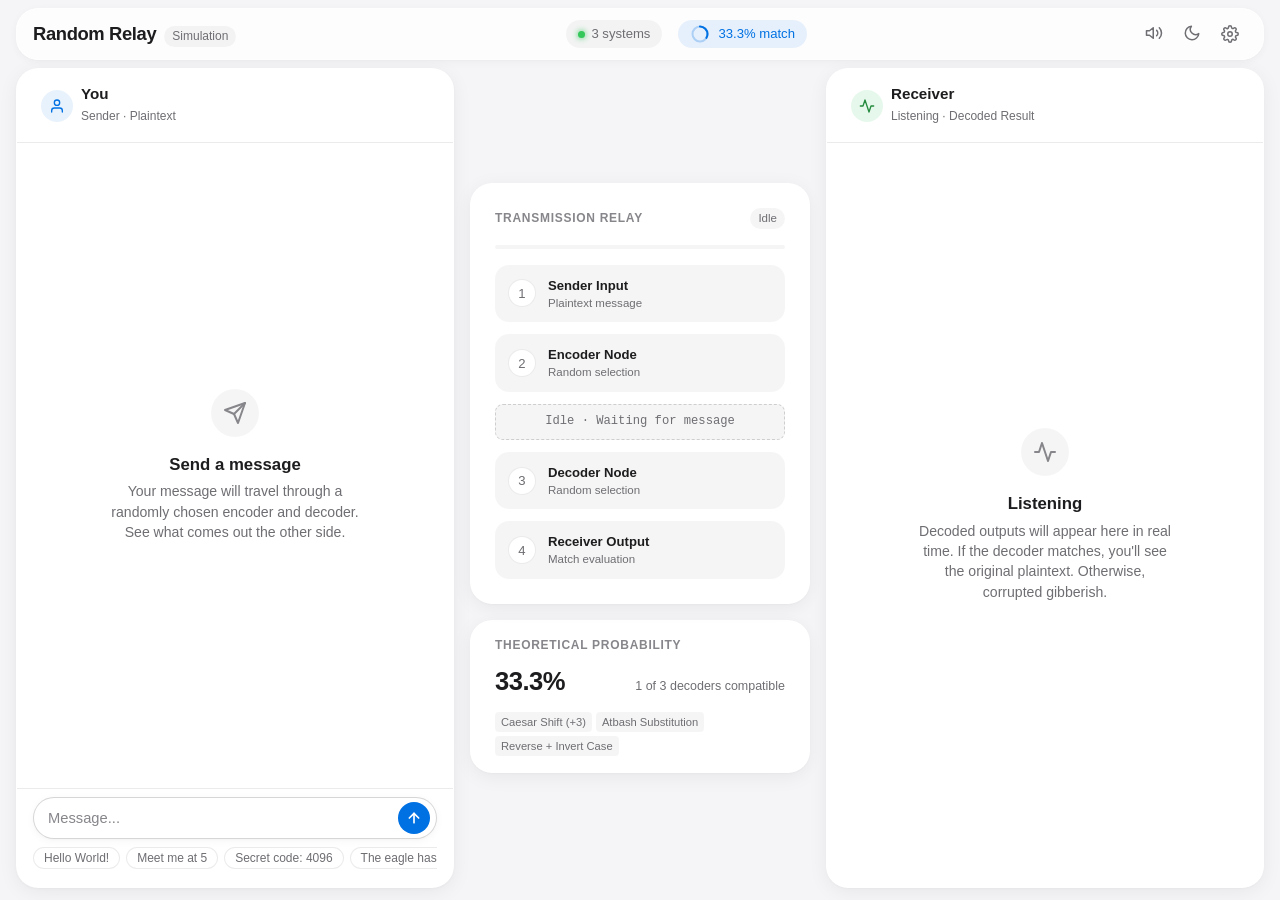
==== develop/index.html @ ca72590d "iteration 2" ====
<!DOCTYPE html>
<html lang="en">
<head>
  <meta charset="UTF-8">
  <meta name="viewport" content="width=device-width, initial-scale=1.0">
  <title>Random Relay · Encoder / Decoder Messaging Simulator</title>
  <meta name="description" content="An Apple-inspired simulation demonstrating message transmission through randomly chosen paired encoders and decoders.">
  <link rel="stylesheet" href="css/styles.css">
  <link rel="icon" href="data:image/svg+xml,<svg xmlns=%22http://www.w3.org/2000/svg%22 viewBox=%220 0 100 100%22><text y=%22.9em%22 font-size=%2290%22>📡</text></svg>">
</head>
<body>
  <div class="app-shell">
    <!-- Header -->
    <header class="app-header">
      <div class="brand-section">
        <h1 class="brand-title">Random Relay</h1>
        <span class="brand-badge">Simulation</span>
      </div>

      <div class="header-meta">
        <div class="status-pill">
          <span class="status-dot"></span>
          <span id="activeSystemsCount">3 systems</span>
        </div>

        <div class="probability-badge" id="probBadge" title="Theoretical match chance = 1 / N">
          <!-- Circular SVG Progress Ring -->
          <svg class="prob-ring" width="20" height="20" viewBox="0 0 24 24">
            <circle cx="12" cy="12" r="9" fill="none" stroke="currentColor" stroke-width="2.5" opacity="0.25"/>
            <circle id="probRingCircle" cx="12" cy="12" r="9" fill="none" stroke="currentColor" stroke-width="2.5"
              stroke-linecap="round"
              style="transform: rotate(-90deg); transform-origin: 50% 50%; stroke-dasharray: 56.5; stroke-dashoffset: 37.7; transition: stroke-dashoffset 0.3s ease;"/>
          </svg>
          <span id="probText">33.3% match</span>
        </div>
      </div>

      <div class="header-actions">
        <!-- Sound Toggle -->
        <button class="icon-button" id="soundToggleHeaderBtn" title="Toggle Sound" aria-label="Toggle sound effects">
          <span id="soundHeaderIcon">
            <svg width="18" height="18" viewBox="0 0 24 24" fill="none" stroke="currentColor" stroke-width="2" stroke-linecap="round" stroke-linejoin="round">
              <polygon points="11 5 6 9 2 9 2 15 6 15 11 19 11 5"/>
              <path d="M19.07 4.93a10 10 0 0 1 0 14.14M15.54 8.46a5 5 0 0 1 0 7.07"/>
            </svg>
          </span>
        </button>

        <!-- Theme Toggle -->
        <button class="icon-button" id="themeToggleBtn" title="Toggle Appearance" aria-label="Toggle dark/light mode">
          <span id="themeIcon">
            <svg width="18" height="18" viewBox="0 0 24 24" fill="none" stroke="currentColor" stroke-width="2" stroke-linecap="round" stroke-linejoin="round">
              <path d="M21 12.79A9 9 0 1 1 11.21 3 7 7 0 0 0 21 12.79z"/>
            </svg>
          </span>
        </button>

        <!-- Settings Modal Trigger -->
        <button class="icon-button" id="openSettingsBtn" title="Simulation Settings" aria-label="Open simulation settings">
          <svg width="18" height="18" viewBox="0 0 24 24" fill="none" stroke="currentColor" stroke-width="2" stroke-linecap="round" stroke-linejoin="round">
            <circle cx="12" cy="12" r="3"/>
            <path d="M19.4 15a1.65 1.65 0 0 0 .33 1.82l.06.06a2 2 0 0 1 0 2.83 2 2 0 0 1-2.83 0l-.06-.06a1.65 1.65 0 0 0-1.82-.33 1.65 1.65 0 0 0-1 1.51V21a2 2 0 0 1-2 2 2 2 0 0 1-2-2v-.09A1.65 1.65 0 0 0 9 19.4a1.65 1.65 0 0 0-1.82.33l-.06.06a2 2 0 0 1-2.83 0 2 2 0 0 1 0-2.83l.06-.06a1.65 1.65 0 0 0 .33-1.82 1.65 1.65 0 0 0-1.51-1H3a2 2 0 0 1-2-2 2 2 0 0 1 2-2h.09A1.65 1.65 0 0 0 4.6 9a1.65 1.65 0 0 0-.33-1.82l-.06-.06a2 2 0 0 1 0-2.83 2 2 0 0 1 2.83 0l.06.06a1.65 1.65 0 0 0 1.82.33H9a1.65 1.65 0 0 0 1-1.51V3a2 2 0 0 1 2-2 2 2 0 0 1 2 2v.09a1.65 1.65 0 0 0 1 1.51 1.65 1.65 0 0 0 1.82-.33l.06-.06a2 2 0 0 1 2.83 0 2 2 0 0 1 0 2.83l-.06.06a1.65 1.65 0 0 0-.33 1.82V9a1.65 1.65 0 0 0 1.51 1H21a2 2 0 0 1 2 2 2 2 0 0 1-2 2h-.09a1.65 1.65 0 0 0-1.51 1z"/>
          </svg>
        </button>
      </div>
    </header>

    <!-- Main Workspace Grid -->
    <main class="workspace-container">
      <!-- SENDER PANEL -->
      <section class="conversation-panel sender-panel" aria-label="Sender Panel">
        <div class="panel-header">
          <div class="panel-identity">
            <div class="panel-avatar avatar-sender">
              <svg width="16" height="16" viewBox="0 0 24 24" fill="none" stroke="currentColor" stroke-width="2" stroke-linecap="round" stroke-linejoin="round">
                <path d="M20 21v-2a4 4 0 0 0-4-4H8a4 4 0 0 0-4 4v2"/>
                <circle cx="12" cy="7" r="4"/>
              </svg>
            </div>
            <div class="panel-title-group">
              <h2>You</h2>
              <span class="panel-subtitle">Sender · Plaintext</span>
            </div>
          </div>
        </div>

        <div class="messages-stream" id="senderStream">
          <!-- Empty State -->
          <div class="empty-state" id="senderEmpty">
            <div class="empty-state-icon">
              <svg width="24" height="24" viewBox="0 0 24 24" fill="none" stroke="currentColor" stroke-width="2" stroke-linecap="round" stroke-linejoin="round">
                <line x1="22" y1="2" x2="11" y2="13"/>
                <polygon points="22 2 15 22 11 13 2 9 22 2"/>
              </svg>
            </div>
            <h3 class="empty-state-title">Send a message</h3>
            <p class="empty-state-desc">
              Your message will travel through a randomly chosen encoder and decoder. See what comes out the other side.
            </p>
          </div>
        </div>

        <!-- Message Composer -->
        <div class="composer-section">
          <form class="composer-form" id="composerForm" autocomplete="off">
            <input
              type="text"
              id="messageInput"
              class="composer-input"
              placeholder="Message..."
              maxlength="200"
              aria-label="Message text to encode and transmit"
            >
            <button type="submit" id="sendBtn" class="send-button" title="Send Message" aria-label="Send message">
              <svg width="16" height="16" viewBox="0 0 24 24" fill="none" stroke="currentColor" stroke-width="2.5" stroke-linecap="round" stroke-linejoin="round">
                <line x1="12" y1="19" x2="12" y2="5"/>
                <polyline points="5 12 12 5 19 12"/>
              </svg>
            </button>
          </form>

          <!-- Quick Test Suggestions -->
          <div class="quick-prompts" aria-label="Quick test prompts">
            <button type="button" class="chip-btn" data-sample="Hello World!">Hello World!</button>
            <button type="button" class="chip-btn" data-sample="Meet me at 5">Meet me at 5</button>
            <button type="button" class="chip-btn" data-sample="Secret code: 4096">Secret code: 4096</button>
            <button type="button" class="chip-btn" data-sample="The eagle has landed">The eagle has landed</button>
          </div>
        </div>
      </section>

      <!-- CENTRAL TRANSMISSION RELAY -->
      <section class="transmission-column" aria-label="Transmission Relay Simulation">
        <div class="transmission-card traveling-track">
          <div class="card-title-bar">
            <span class="card-label">Transmission Relay</span>
            <span class="relay-status-pill" id="relayStatusPill">Idle</span>
          </div>

          <!-- Timeline progress bar -->
          <div class="timeline-bar">
            <div class="timeline-fill" id="timelineFill"></div>
          </div>

          <!-- Traveling Payload Particle -->
          <div class="traveling-payload" id="travelingPayload"></div>

          <!-- Relay Flow Nodes -->
          <div class="relay-nodes">
            <div class="relay-node" id="nodeSender">
              <div class="node-icon">1</div>
              <div class="node-info">
                <div class="node-name">Sender Input</div>
                <div class="node-desc">Plaintext message</div>
              </div>
            </div>

            <div class="relay-node" id="nodeEncoder">
              <div class="node-icon">2</div>
              <div class="node-info">
                <div class="node-name" id="nodeEncoderName">Encoder Node</div>
                <div class="node-desc" id="nodeEncoderDesc">Random selection</div>
              </div>
            </div>

            <!-- Traveling payload preview -->
            <div class="payload-stream-box" id="payloadStreamBox">
              Idle · Waiting for message
            </div>

            <div class="relay-node" id="nodeDecoder">
              <div class="node-icon">3</div>
              <div class="node-info">
                <div class="node-name" id="nodeDecoderName">Decoder Node</div>
                <div class="node-desc" id="nodeDecoderDesc">Random selection</div>
              </div>
            </div>

            <div class="relay-node" id="nodeReceiver">
              <div class="node-icon">4</div>
              <div class="node-info">
                <div class="node-name">Receiver Output</div>
                <div class="node-desc">Match evaluation</div>
              </div>
            </div>
          </div>
        </div>

        <!-- System Stats Card -->
        <div class="stats-card">
          <div class="stats-header">Theoretical Probability</div>
          <div class="probability-display">
            <span class="probability-big" id="statProbBig">33.3%</span>
            <span class="probability-subtext" id="statProbSub">1 of 3 decoders compatible</span>
          </div>
          <div class="systems-chips-grid" id="systemsChipsList"></div>
        </div>
      </section>

      <!-- RECEIVER PANEL -->
      <section class="conversation-panel receiver-panel" aria-label="Receiver Panel">
        <div class="panel-header">
          <div class="panel-identity">
            <div class="panel-avatar avatar-receiver">
              <svg width="16" height="16" viewBox="0 0 24 24" fill="none" stroke="currentColor" stroke-width="2" stroke-linecap="round" stroke-linejoin="round">
                <path d="M22 12h-4l-3 9L9 3l-3 9H2"/>
              </svg>
            </div>
            <div class="panel-title-group">
              <h2>Receiver</h2>
              <span class="panel-subtitle">Listening · Decoded Result</span>
            </div>
          </div>
        </div>

        <div class="messages-stream" id="receiverStream">
          <!-- Empty State -->
          <div class="empty-state" id="receiverEmpty">
            <div class="empty-state-icon">
              <svg width="24" height="24" viewBox="0 0 24 24" fill="none" stroke="currentColor" stroke-width="2" stroke-linecap="round" stroke-linejoin="round">
                <polyline points="22 12 18 12 15 21 9 3 6 12 2 12"/>
              </svg>
            </div>
            <h3 class="empty-state-title">Listening</h3>
            <p class="empty-state-desc">
              Decoded outputs will appear here in real time. If the decoder matches, you'll see the original plaintext. Otherwise, corrupted gibberish.
            </p>
          </div>
        </div>
      </section>
    </main>
  </div>

  <!-- Settings Modal / Sheet -->
  <div class="modal-overlay" id="settingsModal" aria-hidden="true" role="dialog" aria-modal="true">
    <div class="settings-sheet">
      <div class="modal-header">
        <h2 class="modal-title">Simulation Settings</h2>
        <button class="icon-button" id="closeSettingsBtn" title="Close" aria-label="Close settings">
          <svg width="18" height="18" viewBox="0 0 24 24" fill="none" stroke="currentColor" stroke-width="2" stroke-linecap="round" stroke-linejoin="round">
            <line x1="18" y1="6" x2="6" y2="18"/>
            <line x1="6" y1="6" x2="18" y2="18"/>
          </svg>
        </button>
      </div>

      <!-- Systems Count Stepper -->
      <div class="form-group">
        <label class="form-label">Encoder / Decoder Systems</label>
        <span class="form-caption">Choose between 1 and 10 paired reversible systems</span>
        <div class="stepper-container">
          <button class="stepper-btn" id="stepperMinus" aria-label="Decrease systems">−</button>
          <span class="stepper-value" id="stepperVal">3</span>
          <button class="stepper-btn" id="stepperPlus" aria-label="Increase systems">+</button>
        </div>
      </div>

      <!-- Presets -->
      <div class="form-group">
        <label class="form-label">Presets</label>
        <div class="segmented-control" role="group" aria-label="Presets">
          <button type="button" class="segment-btn active" data-preset="3">3 Systems (33.3%)</button>
          <button type="button" class="segment-btn" data-preset="5">5 Systems (20%)</button>
          <button type="button" class="segment-btn" data-preset="10">10 Systems (10%)</button>
        </div>
      </div>

      <!-- Speed Selector -->
      <div class="form-group">
        <label class="form-label" for="speedSelect">Simulation Speed</label>
        <select id="speedSelect" class="composer-form" style="padding: 8px 12px; cursor: pointer;">
          <option value="normal">Normal (1.1s realistic relay)</option>
          <option value="fast">Fast (0.55s)</option>
          <option value="instant">Instant (0s · reduced motion)</option>
        </select>
      </div>

      <!-- Behavior Toggles (Section 20 of design.md) -->
      <div class="form-group">
        <label class="form-label">Simulation Behavior</label>

        <label class="checkbox-row" for="chkAutoExpand">
          <div class="checkbox-label-group">
            <span class="checkbox-title">Show transmission details</span>
            <span class="checkbox-desc">Auto-expand payload inspection on delivery</span>
          </div>
          <div class="toggle-switch">
            <input type="checkbox" id="chkAutoExpand">
            <span class="toggle-slider"></span>
          </div>
        </label>

        <label class="checkbox-row" for="chkAnimateResolve">
          <div class="checkbox-label-group">
            <span class="checkbox-title">Animate decoding</span>
            <span class="checkbox-desc">Scramble text resolution on receiver delivery</span>
          </div>
          <div class="toggle-switch">
            <input type="checkbox" id="chkAnimateResolve" checked>
            <span class="toggle-slider"></span>
          </div>
        </label>

        <label class="checkbox-row" for="chkSound">
          <div class="checkbox-label-group">
            <span class="checkbox-title">Sound effects</span>
            <span class="checkbox-desc">Subtle Apple-style synthesized clicks and chimes</span>
          </div>
          <div class="toggle-switch">
            <input type="checkbox" id="chkSound" checked>
            <span class="toggle-slider"></span>
          </div>
        </label>
      </div>

      <!-- Active Systems Browser -->
      <div class="form-group">
        <label class="form-label">Active Paired Algorithms</label>
        <div class="systems-browser-box" id="activeSystemsDetailList"></div>
      </div>

      <div class="form-caption" style="font-style: italic; color: var(--text-tertiary);">
        * Educational simulation. Demonstrates random transformation pairing, not cryptographic security.
      </div>

      <div class="modal-footer">
        <button type="button" class="secondary-btn" id="clearHistoryBtn">Clear Conversation</button>
        <button type="button" class="primary-btn" onclick="document.getElementById('settingsModal').classList.remove('open')">Done</button>
      </div>
    </div>
  </div>

  <!-- Inline Toast Notification -->
  <div class="toast-notice" id="toastNotice" role="alert" aria-live="polite"></div>

  <!-- Scripts -->
  <script src="js/bundle.js"></script>
</body>
</html>
---- develop/css/styles.css ----
/* ==========================================================================
   Random Encoder / Decoder Messaging Simulator
   Design System & Apple-Inspired Interface Tokens
   ========================================================================== */

:root {
  /* Typography */
  --font-sans: -apple-system, BlinkMacSystemFont, "SF Pro Text", "SF Pro Display", "SF Pro", "Segoe UI", Roboto, Helvetica, Arial, sans-serif;
  --font-mono: "SF Mono", ui-monospace, Menlo, Monaco, Consolas, "Liberation Mono", "Courier New", monospace;

  /* Spacing Tokens */
  --spacing-xs: 4px;
  --spacing-sm: 8px;
  --spacing-md: 16px;
  --spacing-lg: 24px;
  --spacing-xl: 32px;
  --spacing-xxl: 48px;

  /* Radius Tokens */
  --radius-small: 8px;
  --radius-medium: 14px;
  --radius-large: 22px;
  --radius-full: 9999px;

  /* Shadows */
  --shadow-subtle: 0 2px 8px rgba(0, 0, 0, 0.04), 0 1px 2px rgba(0, 0, 0, 0.02);
  --shadow-card: 0 4px 20px rgba(0, 0, 0, 0.06), 0 1px 3px rgba(0, 0, 0, 0.03);
  --shadow-floating: 0 12px 36px rgba(0, 0, 0, 0.12), 0 4px 12px rgba(0, 0, 0, 0.05);

  /* Transitions */
  --transition-fast: 150ms cubic-bezier(0.2, 0, 0, 1);
  --transition-medium: 280ms cubic-bezier(0.2, 0, 0, 1);
  --transition-slow: 450ms cubic-bezier(0.16, 1, 0.3, 1);

  /* Light Theme (Default) */
  --bg-app: #F5F5F7;
  --surface-primary: #FFFFFF;
  --surface-secondary: rgba(255, 255, 255, 0.76);
  --surface-tertiary: rgba(0, 0, 0, 0.04);
  --surface-elevated: #FFFFFF;
  --text-primary: #1D1D1F;
  --text-secondary: #6E6E73;
  --text-tertiary: #86868B;
  --separator: rgba(0, 0, 0, 0.08);
  --separator-strong: rgba(0, 0, 0, 0.16);

  --accent: #0071E3;
  --accent-hover: #0077ED;
  --accent-surface: rgba(0, 113, 227, 0.09);
  --accent-text: #0071E3;

  --sender-bubble: #0071E3;
  --sender-bubble-text: #FFFFFF;
  --receiver-bubble: #E9E9EB;
  --receiver-bubble-text: #1D1D1F;

  --success: #34C759;
  --success-surface: rgba(52, 199, 89, 0.12);
  --success-text: #248A3D;

  --failure: #FF3B30;
  --failure-surface: rgba(255, 59, 48, 0.1);
  --failure-text: #D70015;

  --amber: #FF9500;
  --amber-surface: rgba(255, 149, 0, 0.12);
  --amber-text: #B25000;

  --backdrop-blur: blur(24px);
  --glass-border: 1px solid rgba(255, 255, 255, 0.6);
}

/* Dark Theme */
[data-theme="dark"] {
  --bg-app: #000000;
  --surface-primary: #1C1C1E;
  --surface-secondary: rgba(44, 44, 46, 0.76);
  --surface-tertiary: rgba(255, 255, 255, 0.08);
  --surface-elevated: #2C2C2E;
  --text-primary: #F5F5F7;
  --text-secondary: #98989D;
  --text-tertiary: #636366;
  --separator: rgba(255, 255, 255, 0.12);
  --separator-strong: rgba(255, 255, 255, 0.22);

  --accent: #0A84FF;
  --accent-hover: #409CFF;
  --accent-surface: rgba(10, 132, 255, 0.15);
  --accent-text: #64D2FF;

  --sender-bubble: #0A84FF;
  --sender-bubble-text: #FFFFFF;
  --receiver-bubble: #2C2C2E;
  --receiver-bubble-text: #F5F5F7;

  --success: #30D158;
  --success-surface: rgba(48, 209, 88, 0.15);
  --success-text: #30D158;

  --failure: #FF453A;
  --failure-surface: rgba(255, 69, 58, 0.15);
  --failure-text: #FF453A;

  --amber: #FF9F0A;
  --amber-surface: rgba(255, 159, 10, 0.15);
  --amber-text: #FF9F0A;

  --shadow-subtle: 0 2px 8px rgba(0, 0, 0, 0.3);
  --shadow-card: 0 4px 20px rgba(0, 0, 0, 0.4);
  --shadow-floating: 0 12px 36px rgba(0, 0, 0, 0.6);
  --glass-border: 1px solid rgba(255, 255, 255, 0.1);
}

/* Base Reset */
*, *::before, *::after {
  box-sizing: border-box;
  margin: 0;
  padding: 0;
}

html, body {
  height: 100%;
  font-family: var(--font-sans);
  background-color: var(--bg-app);
  color: var(--text-primary);
  line-height: 1.45;
  -webkit-font-smoothing: antialiased;
  -moz-osx-font-smoothing: grayscale;
}

button {
  font-family: inherit;
  cursor: pointer;
  border: none;
  background: none;
}

input, textarea, select {
  font-family: inherit;
}

/* App Shell */
.app-shell {
  display: flex;
  flex-direction: column;
  height: 100vh;
  max-width: 1360px;
  margin: 0 auto;
  padding: var(--spacing-sm) var(--spacing-md);
  position: relative;
}

/* Header */
.app-header {
  display: flex;
  align-items: center;
  justify-content: space-between;
  padding: var(--spacing-sm) var(--spacing-md);
  background: var(--surface-secondary);
  backdrop-filter: var(--backdrop-blur);
  -webkit-backdrop-filter: var(--backdrop-blur);
  border-radius: var(--radius-large);
  border: var(--glass-border);
  box-shadow: var(--shadow-subtle);
  margin-bottom: var(--spacing-sm);
  z-index: 20;
}

.brand-section {
  display: flex;
  align-items: baseline;
  gap: var(--spacing-sm);
}

.brand-title {
  font-size: 1.15rem;
  font-weight: 600;
  letter-spacing: -0.02em;
  color: var(--text-primary);
}

.brand-badge {
  font-size: 0.75rem;
  font-weight: 500;
  color: var(--text-secondary);
  background: var(--surface-tertiary);
  padding: 2px 8px;
  border-radius: var(--radius-full);
}

.header-meta {
  display: flex;
  align-items: center;
  gap: var(--spacing-md);
}

.status-pill {
  display: inline-flex;
  align-items: center;
  gap: 6px;
  font-size: 0.82rem;
  color: var(--text-secondary);
  background: var(--surface-tertiary);
  padding: 4px 12px;
  border-radius: var(--radius-full);
}

.status-dot {
  width: 7px;
  height: 7px;
  border-radius: 50%;
  background-color: var(--success);
  box-shadow: 0 0 6px var(--success);
}

.probability-badge {
  display: inline-flex;
  align-items: center;
  gap: 8px;
  font-size: 0.82rem;
  color: var(--accent-text);
  background: var(--accent-surface);
  padding: 4px 12px;
  border-radius: var(--radius-full);
  font-weight: 500;
  transition: all var(--transition-medium);
}

.prob-ring {
  display: flex;
  align-items: center;
}

.header-actions {
  display: flex;
  align-items: center;
  gap: var(--spacing-xs);
}

.icon-button {
  width: 34px;
  height: 34px;
  border-radius: 50%;
  display: flex;
  align-items: center;
  justify-content: center;
  color: var(--text-secondary);
  background: transparent;
  transition: all var(--transition-fast);
}

.icon-button:hover {
  background: var(--surface-tertiary);
  color: var(--text-primary);
}

.icon-button:focus-visible {
  outline: 2px solid var(--accent);
  outline-offset: 2px;
}

/* Main Workspace Grid */
.workspace-container {
  display: grid;
  grid-template-columns: 1fr 340px 1fr;
  gap: var(--spacing-md);
  flex: 1;
  min-height: 0;
  margin-bottom: var(--spacing-xs);
}

/* Conversation Panels */
.conversation-panel {
  display: flex;
  flex-direction: column;
  background: var(--surface-primary);
  border-radius: var(--radius-large);
  border: var(--glass-border);
  box-shadow: var(--shadow-card);
  overflow: hidden;
  position: relative;
}

.panel-header {
  display: flex;
  align-items: center;
  justify-content: space-between;
  padding: var(--spacing-md) var(--spacing-lg);
  border-bottom: 1px solid var(--separator);
  background: var(--surface-secondary);
  backdrop-filter: var(--backdrop-blur);
  -webkit-backdrop-filter: var(--backdrop-blur);
}

.panel-identity {
  display: flex;
  align-items: center;
  gap: var(--spacing-sm);
}

.panel-avatar {
  width: 32px;
  height: 32px;
  border-radius: 50%;
  display: flex;
  align-items: center;
  justify-content: center;
  background: var(--surface-tertiary);
  color: var(--text-secondary);
  font-size: 0.9rem;
}

.avatar-sender {
  background: var(--accent-surface);
  color: var(--accent);
}

.avatar-receiver {
  background: var(--success-surface);
  color: var(--success-text);
}

.panel-title-group h2 {
  font-size: 0.95rem;
  font-weight: 600;
  color: var(--text-primary);
  line-height: 1.2;
}

.panel-subtitle {
  font-size: 0.75rem;
  color: var(--text-secondary);
}

/* Chat Messages Stream */
.messages-stream {
  flex: 1;
  overflow-y: auto;
  padding: var(--spacing-lg);
  display: flex;
  flex-direction: column;
  gap: var(--spacing-md);
  scroll-behavior: smooth;
}

.messages-stream::-webkit-scrollbar {
  width: 6px;
}

.messages-stream::-webkit-scrollbar-thumb {
  background: var(--separator-strong);
  border-radius: var(--radius-full);
}

/* Empty State */
.empty-state {
  display: flex;
  flex-direction: column;
  align-items: center;
  justify-content: center;
  height: 100%;
  text-align: center;
  padding: var(--spacing-xl);
  color: var(--text-secondary);
}

.empty-state-icon {
  width: 48px;
  height: 48px;
  border-radius: 50%;
  background: var(--surface-tertiary);
  display: flex;
  align-items: center;
  justify-content: center;
  margin-bottom: var(--spacing-md);
  color: var(--text-tertiary);
}

.empty-state-title {
  font-size: 1.05rem;
  font-weight: 600;
  color: var(--text-primary);
  margin-bottom: var(--spacing-xs);
}

.empty-state-desc {
  font-size: 0.88rem;
  max-width: 260px;
  line-height: 1.45;
}

/* Message Bubble */
.message-card {
  display: flex;
  flex-direction: column;
  max-width: 85%;
  animation: slideInUp var(--transition-medium) forwards;
}

@keyframes slideInUp {
  from {
    opacity: 0;
    transform: translateY(8px);
  }
  to {
    opacity: 1;
    transform: translateY(0);
  }
}

.sender-card {
  align-self: flex-end;
  align-items: flex-end;
}

.receiver-card {
  align-self: flex-start;
  align-items: flex-start;
}

.message-bubble {
  padding: 10px 15px;
  border-radius: var(--radius-medium);
  font-size: 0.95rem;
  line-height: 1.4;
  word-break: break-word;
  position: relative;
}

.sender-card .message-bubble {
  background: var(--sender-bubble);
  color: var(--sender-bubble-text);
  border-bottom-right-radius: 4px;
}

.receiver-card .message-bubble {
  background: var(--receiver-bubble);
  color: var(--receiver-bubble-text);
  border-bottom-left-radius: 4px;
}

.receiver-card.status-success .message-bubble {
  border-left: 3px solid var(--success);
}

.receiver-card.status-failed .message-bubble {
  border-left: 3px solid var(--failure);
  font-family: var(--font-mono);
  font-size: 0.9rem;
  background: var(--failure-surface);
  color: var(--text-primary);
}

.message-meta {
  display: flex;
  align-items: center;
  gap: 6px;
  font-size: 0.72rem;
  color: var(--text-tertiary);
  margin-top: 4px;
  padding: 0 4px;
}

.status-tag {
  display: inline-flex;
  align-items: center;
  gap: 4px;
  padding: 2px 7px;
  border-radius: var(--radius-full);
  font-size: 0.72rem;
  font-weight: 500;
}

.tag-success {
  background: var(--success-surface);
  color: var(--success-text);
}

.tag-failure {
  background: var(--failure-surface);
  color: var(--failure-text);
}

/* Progressive Disclosure: Transmission Details */
.transmission-details {
  margin-top: 6px;
  width: 100%;
}

.transmission-details summary {
  font-size: 0.75rem;
  color: var(--text-secondary);
  cursor: pointer;
  user-select: none;
  padding: 4px 6px;
  border-radius: var(--radius-small);
  display: inline-flex;
  align-items: center;
  gap: 4px;
  transition: all var(--transition-fast);
}

.transmission-details summary:hover {
  background: var(--surface-tertiary);
  color: var(--text-primary);
}

.transmission-details summary::-webkit-details-marker {
  display: none;
}

.details-table {
  margin-top: 6px;
  padding: 8px 12px;
  background: var(--surface-tertiary);
  border-radius: var(--radius-small);
  font-size: 0.78rem;
  display: flex;
  flex-direction: column;
  gap: 4px;
  border: 1px solid var(--separator);
}

.details-row {
  display: flex;
  justify-content: space-between;
  align-items: center;
  gap: 8px;
}

.details-label {
  color: var(--text-tertiary);
  font-size: 0.72rem;
  text-transform: uppercase;
  letter-spacing: 0.04em;
  font-weight: 600;
}

.details-val {
  color: var(--text-primary);
  font-weight: 500;
  text-align: right;
  word-break: break-all;
}

.details-val.mono {
  font-family: var(--font-mono);
  font-size: 0.76rem;
  background: var(--surface-primary);
  padding: 1px 6px;
  border-radius: 4px;
  border: 1px solid var(--separator);
}

.payload-copy-wrapper {
  display: flex;
  align-items: center;
  gap: 6px;
}

.copy-payload-btn {
  padding: 2px 5px;
  border-radius: 4px;
  background: var(--surface-primary);
  border: 1px solid var(--separator);
  color: var(--text-secondary);
  font-size: 0.72rem;
  display: flex;
  align-items: center;
  justify-content: center;
  transition: all var(--transition-fast);
}

.copy-payload-btn:hover {
  background: var(--surface-tertiary);
  color: var(--text-primary);
  border-color: var(--separator-strong);
}

/* Message Composer (Sender) */
.composer-section {
  padding: var(--spacing-sm) var(--spacing-md) var(--spacing-md);
  border-top: 1px solid var(--separator);
  background: var(--surface-secondary);
  backdrop-filter: var(--backdrop-blur);
  -webkit-backdrop-filter: var(--backdrop-blur);
}

.composer-form {
  display: flex;
  align-items: center;
  gap: var(--spacing-sm);
  background: var(--surface-primary);
  border: 1px solid var(--separator-strong);
  border-radius: var(--radius-large);
  padding: 4px 6px 4px 14px;
  transition: all var(--transition-fast);
  box-shadow: var(--shadow-subtle);
}

.composer-form:focus-within {
  border-color: var(--accent);
  box-shadow: 0 0 0 3px var(--accent-surface);
}

.composer-input {
  flex: 1;
  border: none;
  background: transparent;
  font-size: 0.92rem;
  color: var(--text-primary);
  outline: none;
  padding: 6px 0;
}

.composer-input::placeholder {
  color: var(--text-tertiary);
}

.send-button {
  width: 32px;
  height: 32px;
  border-radius: 50%;
  background: var(--accent);
  color: #FFFFFF;
  display: flex;
  align-items: center;
  justify-content: center;
  transition: all var(--transition-fast);
  flex-shrink: 0;
}

.send-button:hover:not(:disabled) {
  background: var(--accent-hover);
  transform: scale(1.05);
}

.send-button:disabled {
  opacity: 0.35;
  cursor: not-allowed;
  transform: none;
}

/* Quick Prompt Suggestion Chips */
.quick-prompts {
  display: flex;
  gap: 6px;
  margin-top: 8px;
  overflow-x: auto;
  padding-bottom: 2px;
}

.quick-prompts::-webkit-scrollbar {
  display: none;
}

.chip-btn {
  font-size: 0.75rem;
  color: var(--text-secondary);
  background: var(--surface-primary);
  border: 1px solid var(--separator);
  padding: 3px 10px;
  border-radius: var(--radius-full);
  white-space: nowrap;
  transition: all var(--transition-fast);
}

.chip-btn:hover {
  background: var(--surface-tertiary);
  color: var(--text-primary);
  border-color: var(--separator-strong);
}

/* Central Transmission Relay Column */
.transmission-column {
  display: flex;
  flex-direction: column;
  gap: var(--spacing-md);
  justify-content: center;
  position: relative;
}

/* Transmission Card */
.transmission-card {
  background: var(--surface-primary);
  border-radius: var(--radius-large);
  border: var(--glass-border);
  box-shadow: var(--shadow-card);
  padding: var(--spacing-lg);
  display: flex;
  flex-direction: column;
  gap: var(--spacing-md);
  transition: all var(--transition-medium);
  position: relative;
  overflow: hidden;
}

.card-title-bar {
  display: flex;
  justify-content: space-between;
  align-items: center;
}

.card-label {
  font-size: 0.75rem;
  font-weight: 600;
  text-transform: uppercase;
  letter-spacing: 0.06em;
  color: var(--text-tertiary);
}

.relay-status-pill {
  font-size: 0.72rem;
  font-weight: 500;
  padding: 2px 8px;
  border-radius: var(--radius-full);
  background: var(--surface-tertiary);
  color: var(--text-secondary);
  transition: all var(--transition-fast);
}

.relay-status-pill.active {
  background: var(--accent-surface);
  color: var(--accent);
}

/* Relay Flow Graphic */
.relay-nodes {
  display: flex;
  flex-direction: column;
  gap: 12px;
  position: relative;
}

/* Traveling payload capsule animation */
.traveling-track {
  position: relative;
}

.traveling-payload {
  position: absolute;
  left: 20px;
  width: 8px;
  height: 8px;
  border-radius: 50%;
  background: var(--accent);
  box-shadow: 0 0 10px var(--accent);
  opacity: 0;
  pointer-events: none;
  z-index: 5;
}

.traveling-payload.traveling {
  opacity: 1;
  animation: glideDown 500ms ease-in-out infinite;
}

@keyframes glideDown {
  0% {
    top: 60px;
    opacity: 0.2;
    transform: scale(0.8);
  }
  50% {
    opacity: 1;
    transform: scale(1.3);
  }
  100% {
    top: 180px;
    opacity: 0.2;
    transform: scale(0.8);
  }
}

.relay-node {
  display: flex;
  align-items: center;
  gap: 12px;
  padding: 10px 12px;
  border-radius: var(--radius-medium);
  background: var(--surface-tertiary);
  border: 1px solid transparent;
  transition: all var(--transition-medium);
}

.relay-node.active {
  background: var(--surface-primary);
  border-color: var(--accent);
  box-shadow: var(--shadow-subtle);
}

.relay-node.active-success {
  border-color: var(--success);
}

.relay-node.active-failed {
  border-color: var(--failure);
}

.node-icon {
  width: 28px;
  height: 28px;
  border-radius: 50%;
  background: var(--surface-primary);
  display: flex;
  align-items: center;
  justify-content: center;
  font-size: 0.82rem;
  color: var(--text-secondary);
  border: 1px solid var(--separator);
  transition: all var(--transition-medium);
  flex-shrink: 0;
}

.relay-node.active .node-icon {
  background: var(--accent);
  color: #FFFFFF;
  border-color: var(--accent);
}

.relay-node.active-success .node-icon {
  background: var(--success);
  color: #FFFFFF;
  border-color: var(--success);
}

.relay-node.active-failed .node-icon {
  background: var(--failure);
  color: #FFFFFF;
  border-color: var(--failure);
}

.node-info {
  flex: 1;
  min-width: 0;
}

.node-name {
  font-size: 0.82rem;
  font-weight: 600;
  color: var(--text-primary);
  white-space: nowrap;
  overflow: hidden;
  text-overflow: ellipsis;
}

.node-desc {
  font-size: 0.72rem;
  color: var(--text-secondary);
  white-space: nowrap;
  overflow: hidden;
  text-overflow: ellipsis;
}

/* Payload Traveling Preview */
.payload-stream-box {
  background: var(--surface-tertiary);
  border-radius: var(--radius-small);
  padding: 8px 10px;
  font-family: var(--font-mono);
  font-size: 0.76rem;
  color: var(--text-secondary);
  word-break: break-all;
  border: 1px dashed var(--separator-strong);
  text-align: center;
  min-height: 34px;
  display: flex;
  align-items: center;
  justify-content: center;
  transition: all var(--transition-fast);
}

.payload-stream-box.has-data {
  color: var(--accent-text);
  border-style: solid;
  border-color: var(--accent);
  background: var(--accent-surface);
}

/* Timeline Progress Track */
.timeline-bar {
  height: 4px;
  background: var(--surface-tertiary);
  border-radius: var(--radius-full);
  overflow: hidden;
  position: relative;
}

.timeline-fill {
  height: 100%;
  width: 0%;
  background: var(--accent);
  border-radius: var(--radius-full);
  transition: width var(--transition-medium);
}

/* System Stats Card */
.stats-card {
  background: var(--surface-primary);
  border-radius: var(--radius-large);
  border: var(--glass-border);
  box-shadow: var(--shadow-card);
  padding: var(--spacing-md) var(--spacing-lg);
  display: flex;
  flex-direction: column;
  gap: var(--spacing-sm);
}

.stats-header {
  font-size: 0.75rem;
  font-weight: 600;
  text-transform: uppercase;
  letter-spacing: 0.06em;
  color: var(--text-tertiary);
}

.probability-display {
  display: flex;
  align-items: baseline;
  justify-content: space-between;
}

.probability-big {
  font-size: 1.6rem;
  font-weight: 700;
  letter-spacing: -0.02em;
  color: var(--text-primary);
}

.probability-subtext {
  font-size: 0.78rem;
  color: var(--text-secondary);
}

.systems-chips-grid {
  display: flex;
  flex-wrap: wrap;
  gap: 4px;
  margin-top: 4px;
}

.system-tag {
  font-size: 0.7rem;
  padding: 2px 6px;
  background: var(--surface-tertiary);
  border-radius: 4px;
  color: var(--text-secondary);
  cursor: help;
}

/* Modal / Settings Sheet */
.modal-overlay {
  position: fixed;
  inset: 0;
  background: rgba(0, 0, 0, 0.35);
  backdrop-filter: blur(8px);
  -webkit-backdrop-filter: blur(8px);
  display: flex;
  align-items: center;
  justify-content: center;
  z-index: 100;
  opacity: 0;
  pointer-events: none;
  transition: opacity var(--transition-medium);
}

.modal-overlay.open {
  opacity: 1;
  pointer-events: auto;
}

.settings-sheet {
  background: var(--surface-primary);
  border-radius: var(--radius-large);
  border: var(--glass-border);
  box-shadow: var(--shadow-floating);
  width: 90%;
  max-width: 480px;
  max-height: 88vh;
  overflow-y: auto;
  padding: var(--spacing-xl);
  display: flex;
  flex-direction: column;
  gap: var(--spacing-lg);
  transform: scale(0.96) translateY(8px);
  transition: all var(--transition-medium);
}

.modal-overlay.open .settings-sheet {
  transform: scale(1) translateY(0);
}

.modal-header {
  display: flex;
  justify-content: space-between;
  align-items: center;
}

.modal-title {
  font-size: 1.2rem;
  font-weight: 600;
  letter-spacing: -0.01em;
}

.form-group {
  display: flex;
  flex-direction: column;
  gap: var(--spacing-xs);
}

.form-label {
  font-size: 0.85rem;
  font-weight: 600;
  color: var(--text-primary);
}

.form-caption {
  font-size: 0.76rem;
  color: var(--text-secondary);
}

/* Checkbox switches */
.checkbox-row {
  display: flex;
  align-items: center;
  justify-content: space-between;
  padding: 6px 0;
  cursor: pointer;
}

.checkbox-label-group {
  display: flex;
  flex-direction: column;
}

.checkbox-title {
  font-size: 0.85rem;
  font-weight: 500;
  color: var(--text-primary);
}

.checkbox-desc {
  font-size: 0.74rem;
  color: var(--text-secondary);
}

.toggle-switch {
  position: relative;
  width: 42px;
  height: 24px;
}

.toggle-switch input {
  opacity: 0;
  width: 0;
  height: 0;
}

.toggle-slider {
  position: absolute;
  cursor: pointer;
  inset: 0;
  background-color: var(--separator-strong);
  transition: .3s;
  border-radius: var(--radius-full);
}

.toggle-slider:before {
  position: absolute;
  content: "";
  height: 18px;
  width: 18px;
  left: 3px;
  bottom: 3px;
  background-color: white;
  transition: .3s;
  border-radius: 50%;
  box-shadow: 0 1px 3px rgba(0,0,0,0.3);
}

input:checked + .toggle-slider {
  background-color: var(--accent);
}

input:checked + .toggle-slider:before {
  transform: translateX(18px);
}

/* Active Systems Inspector in Settings */
.systems-browser-box {
  background: var(--surface-tertiary);
  border-radius: var(--radius-medium);
  padding: 10px;
  max-height: 160px;
  overflow-y: auto;
  display: flex;
  flex-direction: column;
  gap: 8px;
  border: 1px solid var(--separator);
}

.system-detail-item {
  background: var(--surface-primary);
  border-radius: var(--radius-small);
  padding: 8px 10px;
  border: 1px solid var(--separator);
}

.system-detail-header {
  display: flex;
  align-items: center;
  gap: 6px;
}

.system-detail-badge {
  font-size: 0.7rem;
  font-weight: 600;
  background: var(--accent-surface);
  color: var(--accent);
  padding: 1px 5px;
  border-radius: 4px;
}

.system-detail-title {
  font-size: 0.8rem;
  font-weight: 600;
  color: var(--text-primary);
}

.system-detail-desc {
  font-size: 0.72rem;
  color: var(--text-secondary);
  margin-top: 3px;
}

/* Stepper Control */
.stepper-container {
  display: flex;
  align-items: center;
  gap: var(--spacing-md);
  margin-top: 6px;
}

.stepper-btn {
  width: 36px;
  height: 36px;
  border-radius: 50%;
  background: var(--surface-tertiary);
  color: var(--text-primary);
  font-size: 1.2rem;
  display: flex;
  align-items: center;
  justify-content: center;
  transition: all var(--transition-fast);
}

.stepper-btn:hover {
  background: var(--separator-strong);
}

.stepper-value {
  font-size: 1.2rem;
  font-weight: 600;
  min-width: 24px;
  text-align: center;
}

/* Preset Segmented Control */
.segmented-control {
  display: flex;
  background: var(--surface-tertiary);
  padding: 3px;
  border-radius: var(--radius-medium);
  gap: 2px;
  margin-top: 6px;
}

.segment-btn {
  flex: 1;
  padding: 6px 12px;
  font-size: 0.82rem;
  font-weight: 500;
  border-radius: var(--radius-small);
  color: var(--text-secondary);
  transition: all var(--transition-fast);
  text-align: center;
}

.segment-btn.active {
  background: var(--surface-primary);
  color: var(--text-primary);
  box-shadow: var(--shadow-subtle);
}

.modal-footer {
  display: flex;
  justify-content: space-between;
  align-items: center;
  padding-top: var(--spacing-sm);
  border-top: 1px solid var(--separator);
}

.secondary-btn {
  padding: 8px 14px;
  font-size: 0.85rem;
  color: var(--failure);
  border-radius: var(--radius-small);
  transition: all var(--transition-fast);
}

.secondary-btn:hover {
  background: var(--failure-surface);
}

.primary-btn {
  padding: 8px 18px;
  font-size: 0.85rem;
  font-weight: 500;
  background: var(--accent);
  color: #FFFFFF;
  border-radius: var(--radius-medium);
  transition: all var(--transition-fast);
}

.primary-btn:hover {
  background: var(--accent-hover);
}

/* Inline Notification / Toast */
.toast-notice {
  position: fixed;
  bottom: 24px;
  left: 50%;
  transform: translateX(-50%) translateY(20px);
  background: var(--surface-elevated);
  color: var(--text-primary);
  padding: 8px 16px;
  border-radius: var(--radius-full);
  box-shadow: var(--shadow-floating);
  border: var(--glass-border);
  font-size: 0.85rem;
  opacity: 0;
  pointer-events: none;
  transition: all var(--transition-medium);
  z-index: 200;
}

.toast-notice.show {
  opacity: 1;
  transform: translateX(-50%) translateY(0);
}

/* Shake Animation for empty input error */
@keyframes shakeInput {
  0%, 100% { transform: translateX(0); }
  20%, 60% { transform: translateX(-6px); }
  40%, 80% { transform: translateX(6px); }
}

.shake {
  animation: shakeInput 350ms ease-in-out;
}

/* Responsive Rules */
@media (max-width: 980px) {
  .workspace-container {
    grid-template-columns: 1fr;
    grid-template-rows: auto auto 1fr;
    overflow-y: auto;
  }

  .transmission-column {
    order: 2;
  }

  .conversation-panel.sender-panel {
    order: 1;
    min-height: 280px;
  }

  .conversation-panel.receiver-panel {
    order: 3;
    min-height: 280px;
  }

  .app-shell {
    height: auto;
    min-height: 100vh;
  }
}

/* Reduced Motion Compliance */
@media (prefers-reduced-motion: reduce) {
  *, *::before, *::after {
    animation-duration: 0.01ms !important;
    animation-iteration-count: 1 !important;
    transition-duration: 0.01ms !important;
    scroll-behavior: auto !important;
  }
}
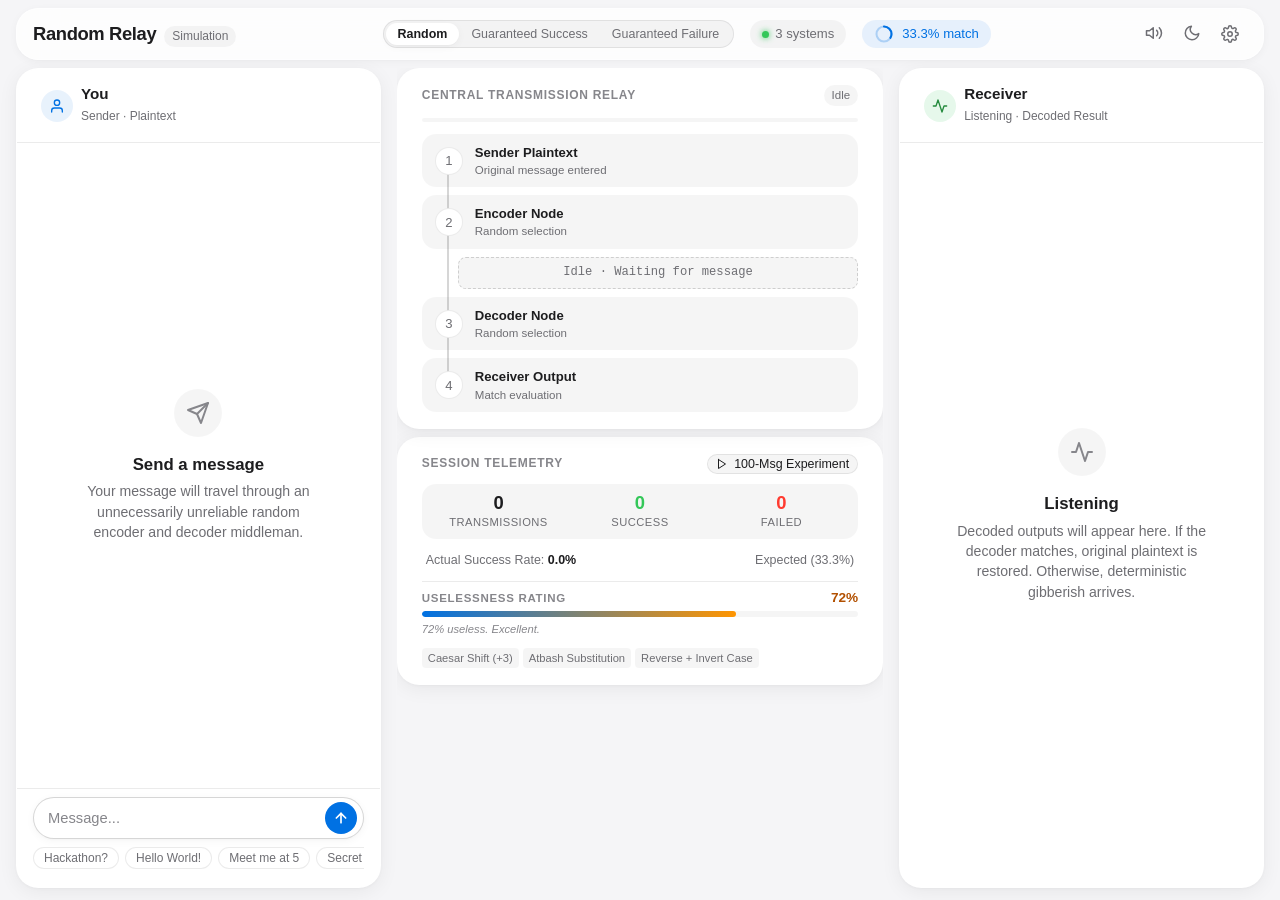
==== commit 7e6ef159: "feat: added project details" ====
--- a/develop/index.html
+++ b/develop/index.html
@@ -3,8 +3,8 @@
 <head>
   <meta charset="UTF-8">
   <meta name="viewport" content="width=device-width, initial-scale=1.0">
-  <title>Random Relay · Encoder / Decoder Messaging Simulator</title>
-  <meta name="description" content="An Apple-inspired simulation demonstrating message transmission through randomly chosen paired encoders and decoders.">
+  <title>Random Relay · The Unreliable Messaging Simulator</title>
+  <meta name="description" content="An Apple-inspired simulation demonstrating why a messaging app that randomly chooses encoders and decoders is a terrible idea.">
   <link rel="stylesheet" href="css/styles.css">
   <link rel="icon" href="data:image/svg+xml,<svg xmlns=%22http://www.w3.org/2000/svg%22 viewBox=%220 0 100 100%22><text y=%22.9em%22 font-size=%2290%22>📡</text></svg>">
 </head>
@@ -18,6 +18,13 @@
       </div>
 
       <div class="header-meta">
+        <!-- Simulation Mode Selector (Section 4 of agent.md) -->
+        <div class="mode-segmented-control" role="group" aria-label="Simulation Mode">
+          <button type="button" class="mode-btn active" data-mode="random" title="Random encoder and decoder independently chosen">Random</button>
+          <button type="button" class="mode-btn" data-mode="guaranteed_success" title="Always pair matching encoder and decoder">Guaranteed Success</button>
+          <button type="button" class="mode-btn" data-mode="guaranteed_failure" title="Always pair mismatching decoder">Guaranteed Failure</button>
+        </div>
+
         <div class="status-pill">
           <span class="status-dot"></span>
           <span id="activeSystemsCount">3 systems</span>
@@ -65,9 +72,9 @@
       </div>
     </header>
 
-    <!-- Main Workspace Grid -->
+    <!-- Main Workspace Grid: 30% Sender | 40% Central Relay | 30% Receiver (design.md Section 3) -->
     <main class="workspace-container">
-      <!-- SENDER PANEL -->
+      <!-- SENDER PANEL (30%) -->
       <section class="conversation-panel sender-panel" aria-label="Sender Panel">
         <div class="panel-header">
           <div class="panel-identity">
@@ -95,7 +102,7 @@
             </div>
             <h3 class="empty-state-title">Send a message</h3>
             <p class="empty-state-desc">
-              Your message will travel through a randomly chosen encoder and decoder. See what comes out the other side.
+              Your message will travel through an unnecessarily unreliable random encoder and decoder middleman.
             </p>
           </div>
         </div>
@@ -121,19 +128,19 @@
 
           <!-- Quick Test Suggestions -->
           <div class="quick-prompts" aria-label="Quick test prompts">
+            <button type="button" class="chip-btn" data-sample="Are you coming to the hackathon?">Hackathon?</button>
             <button type="button" class="chip-btn" data-sample="Hello World!">Hello World!</button>
             <button type="button" class="chip-btn" data-sample="Meet me at 5">Meet me at 5</button>
-            <button type="button" class="chip-btn" data-sample="Secret code: 4096">Secret code: 4096</button>
-            <button type="button" class="chip-btn" data-sample="The eagle has landed">The eagle has landed</button>
+            <button type="button" class="chip-btn" data-sample="Secret code: 4096">Secret code</button>
           </div>
         </div>
       </section>
 
-      <!-- CENTRAL TRANSMISSION RELAY -->
-      <section class="transmission-column" aria-label="Transmission Relay Simulation">
-        <div class="transmission-card traveling-track">
+      <!-- CENTRAL TRANSMISSION RELAY (40% - Visual Centerpiece) -->
+      <section class="transmission-column" aria-label="Central Transmission Relay">
+        <div class="transmission-card">
           <div class="card-title-bar">
-            <span class="card-label">Transmission Relay</span>
+            <span class="card-label">Central Transmission Relay</span>
             <span class="relay-status-pill" id="relayStatusPill">Idle</span>
           </div>
 
@@ -142,16 +149,18 @@
             <div class="timeline-fill" id="timelineFill"></div>
           </div>
 
-          <!-- Traveling Payload Particle -->
-          <div class="traveling-payload" id="travelingPayload"></div>
-
-          <!-- Relay Flow Nodes -->
+          <!-- Connected Relay Track with Traveling Payload -->
           <div class="relay-nodes">
+            <!-- Continuous vertical transmission line -->
+            <div class="transmission-track-line"></div>
+            <!-- Traveling Payload Particle -->
+            <div class="traveling-payload" id="travelingPayload"></div>
+
             <div class="relay-node" id="nodeSender">
               <div class="node-icon">1</div>
               <div class="node-info">
-                <div class="node-name">Sender Input</div>
-                <div class="node-desc">Plaintext message</div>
+                <div class="node-name">Sender Plaintext</div>
+                <div class="node-desc">Original message entered</div>
               </div>
             </div>
 
@@ -163,7 +172,7 @@
               </div>
             </div>
 
-            <!-- Traveling payload preview -->
+            <!-- Traveling payload preview stream box -->
             <div class="payload-stream-box" id="payloadStreamBox">
               Idle · Waiting for message
             </div>
@@ -186,18 +195,58 @@
           </div>
         </div>
 
-        <!-- System Stats Card -->
+        <!-- Session Statistics & Uselessness Meter Card (Section 10 & 13) -->
         <div class="stats-card">
-          <div class="stats-header">Theoretical Probability</div>
-          <div class="probability-display">
-            <span class="probability-big" id="statProbBig">33.3%</span>
-            <span class="probability-subtext" id="statProbSub">1 of 3 decoders compatible</span>
-          </div>
+          <div class="stats-header-row">
+            <span class="stats-header">Session Telemetry</span>
+            <button type="button" class="experiment-trigger-btn" id="experimentTriggerBtn" style="width: auto; padding: 2px 8px;">
+              <svg width="12" height="12" viewBox="0 0 24 24" fill="none" stroke="currentColor" stroke-width="2" stroke-linecap="round" stroke-linejoin="round">
+                <polygon points="5 3 19 12 5 21 5 3"/>
+              </svg>
+              <span>100-Msg Experiment</span>
+            </button>
+          </div>
+
+          <!-- 3-column stats grid -->
+          <div class="session-stats-grid">
+            <div class="stat-item">
+              <span class="stat-num" id="statTotalNum">0</span>
+              <span class="stat-label">Transmissions</span>
+            </div>
+            <div class="stat-item">
+              <span class="stat-num" id="statSuccNum" style="color: var(--success);">0</span>
+              <span class="stat-label">Success</span>
+            </div>
+            <div class="stat-item">
+              <span class="stat-num" id="statFailNum" style="color: var(--failure);">0</span>
+              <span class="stat-label">Failed</span>
+            </div>
+          </div>
+
+          <!-- Comparison row -->
+          <div class="stats-comparison-row">
+            <span>Actual Success Rate: <strong class="stats-val-highlight" id="statActualRate">0.0%</strong></span>
+            <span>Expected (<span id="statExpectedRate">33.3%</span>)</span>
+          </div>
+
+          <!-- Uselessness Meter -->
+          <div class="uselessness-section">
+            <div class="uselessness-header">
+              <span class="uselessness-title">Uselessness Rating</span>
+              <span class="uselessness-score-badge" id="uselessnessScoreVal">72%</span>
+            </div>
+            <div class="uselessness-bar">
+              <div class="uselessness-fill" id="uselessnessFill"></div>
+            </div>
+            <span class="uselessness-caption" id="uselessnessCaption">72% useless. Excellent.</span>
+          </div>
+
+          <!-- Active Systems Chips -->
           <div class="systems-chips-grid" id="systemsChipsList"></div>
         </div>
       </section>
 
-      <!-- RECEIVER PANEL -->
+      <!-- RECEIVER PANEL (30%) -->
       <section class="conversation-panel receiver-panel" aria-label="Receiver Panel">
         <div class="panel-header">
           <div class="panel-identity">
@@ -223,7 +272,7 @@
             </div>
             <h3 class="empty-state-title">Listening</h3>
             <p class="empty-state-desc">
-              Decoded outputs will appear here in real time. If the decoder matches, you'll see the original plaintext. Otherwise, corrupted gibberish.
+              Decoded outputs will appear here. If the decoder matches, original plaintext is restored. Otherwise, deterministic gibberish arrives.
             </p>
           </div>
         </div>
@@ -247,7 +296,7 @@
       <!-- Systems Count Stepper -->
       <div class="form-group">
         <label class="form-label">Encoder / Decoder Systems</label>
-        <span class="form-caption">Choose between 1 and 10 paired reversible systems</span>
+        <span class="form-caption">Configure between 1 and 10 paired reversible systems</span>
         <div class="stepper-container">
           <button class="stepper-btn" id="stepperMinus" aria-label="Decrease systems">−</button>
           <span class="stepper-value" id="stepperVal">3</span>
@@ -315,7 +364,7 @@
 
       <!-- Active Systems Browser -->
       <div class="form-group">
-        <label class="form-label">Active Paired Algorithms</label>
+        <label class="form-label">Active Paired Systems</label>
         <div class="systems-browser-box" id="activeSystemsDetailList"></div>
       </div>
 
@@ -324,8 +373,73 @@
       </div>
 
       <div class="modal-footer">
-        <button type="button" class="secondary-btn" id="clearHistoryBtn">Clear Conversation</button>
+        <button type="button" class="secondary-btn" id="clearHistoryBtn">Reset Conversation & Stats</button>
         <button type="button" class="primary-btn" onclick="document.getElementById('settingsModal').classList.remove('open')">Done</button>
+      </div>
+    </div>
+  </div>
+
+  <!-- 100-Message Experiment Modal -->
+  <div class="modal-overlay" id="experimentModal" aria-hidden="true" role="dialog" aria-modal="true">
+    <div class="settings-sheet">
+      <div class="modal-header">
+        <h2 class="modal-title">100-Message Simulation Experiment</h2>
+        <button class="icon-button" id="closeExperimentBtn" title="Close" aria-label="Close experiment">
+          <svg width="18" height="18" viewBox="0 0 24 24" fill="none" stroke="currentColor" stroke-width="2" stroke-linecap="round" stroke-linejoin="round">
+            <line x1="18" y1="6" x2="6" y2="18"/>
+            <line x1="6" y1="6" x2="18" y2="18"/>
+          </svg>
+        </button>
+      </div>
+
+      <p class="form-caption">
+        Automatically runs 100 rapid simulated transmissions to measure actual statistical match rate vs theoretical probability \(1/N\).
+      </p>
+
+      <div class="form-group">
+        <div class="timeline-bar" style="height: 8px;">
+          <div class="timeline-fill" id="expProgressFill" style="width: 0%;"></div>
+        </div>
+        <span class="form-caption" id="expProgressText" style="text-align: center; font-weight: 500;">Ready to run...</span>
+      </div>
+
+      <div class="experiment-results-box" id="expResultsBox" style="display: none;">
+        <div class="exp-stats-row">
+          <span>Successful Deliveries:</span>
+          <strong id="expSuccVal" style="color: var(--success);">0</strong>
+        </div>
+        <div class="exp-stats-row">
+          <span>Failed Mismatches:</span>
+          <strong id="expFailVal" style="color: var(--failure);">0</strong>
+        </div>
+        <div class="exp-stats-row" style="border-top: 1px solid var(--separator); padding-top: 6px;">
+          <span>Actual Match Rate:</span>
+          <strong id="expActualVal">0%</strong>
+        </div>
+        <div class="exp-stats-row">
+          <span>Theoretical Expected:</span>
+          <strong id="expExpectedVal">33.3%</strong>
+        </div>
+        <div class="exp-stats-row">
+          <span>Statistical Difference:</span>
+          <span class="exp-diff-tag" id="expDiffBadge">0%</span>
+        </div>
+
+        <!-- Section 12 of agent.md: Cumulative Success Rate SVG Line Chart -->
+        <div class="exp-chart-container" style="margin-top: 8px;">
+          <div class="exp-chart-header" style="display: flex; justify-content: space-between; font-size: 0.72rem; color: var(--text-tertiary); margin-bottom: 4px;">
+            <span>Cumulative Success Rate (100 Runs)</span>
+            <span style="font-style: italic;">Dashed line = Expected (1/N)</span>
+          </div>
+          <svg class="exp-chart-svg" id="expChartSvg" viewBox="0 0 300 100" preserveAspectRatio="none" style="width: 100%; height: 90px; background: var(--surface-primary); border-radius: var(--radius-small); border: 1px solid var(--separator); overflow: visible;">
+            <line id="expChartRefLine" x1="0" y1="66.7" x2="300" y2="66.7" stroke="var(--accent)" stroke-width="1.5" stroke-dasharray="4,4" opacity="0.75" />
+            <path id="expChartPath" d="" fill="none" stroke="var(--success)" stroke-width="2" stroke-linejoin="round" stroke-linecap="round" />
+          </svg>
+        </div>
+      </div>
+
+      <div class="modal-footer" style="justify-content: flex-end;">
+        <button type="button" class="primary-btn" onclick="document.getElementById('experimentModal').classList.remove('open')">Close</button>
       </div>
     </div>
   </div>
--- a/develop/css/styles.css
+++ b/develop/css/styles.css
@@ -1,6 +1,7 @@
 /* ==========================================================================
-   Random Encoder / Decoder Messaging Simulator
+   Random Encoder / Decoder Messaging Simulator — Random Relay
    Design System & Apple-Inspired Interface Tokens
+   Conforming to updated private/agent.md and private/design.md
    ========================================================================== */
 
 :root {
@@ -144,7 +145,7 @@
   display: flex;
   flex-direction: column;
   height: 100vh;
-  max-width: 1360px;
+  max-width: 1440px;
   margin: 0 auto;
   padding: var(--spacing-sm) var(--spacing-md);
   position: relative;
@@ -194,6 +195,31 @@
   gap: var(--spacing-md);
 }
 
+/* Simulation Mode Selector in Header */
+.mode-segmented-control {
+  display: flex;
+  background: var(--surface-tertiary);
+  padding: 2px;
+  border-radius: var(--radius-full);
+  border: 1px solid var(--separator);
+}
+
+.mode-btn {
+  padding: 4px 12px;
+  font-size: 0.78rem;
+  font-weight: 500;
+  border-radius: var(--radius-full);
+  color: var(--text-secondary);
+  transition: all var(--transition-fast);
+}
+
+.mode-btn.active {
+  background: var(--surface-primary);
+  color: var(--text-primary);
+  box-shadow: var(--shadow-subtle);
+  font-weight: 600;
+}
+
 .status-pill {
   display: inline-flex;
   align-items: center;
@@ -259,17 +285,19 @@
   outline-offset: 2px;
 }
 
-/* Main Workspace Grid */
+/* ==========================================================================
+   Main Workspace Layout — 30% / 40% / 30% Proportions (Section 3 of design.md)
+   ========================================================================== */
 .workspace-container {
   display: grid;
-  grid-template-columns: 1fr 340px 1fr;
+  grid-template-columns: 3fr 4fr 3fr;
   gap: var(--spacing-md);
   flex: 1;
   min-height: 0;
   margin-bottom: var(--spacing-xs);
 }
 
-/* Conversation Panels */
+/* Conversation Panels (Sender & Receiver) */
 .conversation-panel {
   display: flex;
   flex-direction: column;
@@ -393,7 +421,7 @@
 .message-card {
   display: flex;
   flex-direction: column;
-  max-width: 85%;
+  max-width: 90%;
   animation: slideInUp var(--transition-medium) forwards;
 }
 
@@ -416,6 +444,7 @@
 .receiver-card {
   align-self: flex-start;
   align-items: flex-start;
+  width: 100%;
 }
 
 .message-bubble {
@@ -454,6 +483,7 @@
 .message-meta {
   display: flex;
   align-items: center;
+  flex-wrap: wrap;
   gap: 6px;
   font-size: 0.72rem;
   color: var(--text-tertiary);
@@ -479,6 +509,50 @@
 .tag-failure {
   background: var(--failure-surface);
   color: var(--failure-text);
+}
+
+.attempt-badge {
+  font-size: 0.7rem;
+  padding: 1px 6px;
+  border-radius: 4px;
+  background: var(--surface-tertiary);
+  color: var(--text-secondary);
+}
+
+.attempt-badge.celebrate {
+  background: var(--success-surface);
+  color: var(--success-text);
+  font-weight: 600;
+}
+
+/* Retry Button (Section 8 of agent.md) */
+.retry-btn {
+  display: inline-flex;
+  align-items: center;
+  gap: 5px;
+  padding: 4px 10px;
+  margin-top: 6px;
+  background: var(--surface-primary);
+  border: 1px solid var(--separator-strong);
+  border-radius: var(--radius-full);
+  font-size: 0.75rem;
+  font-weight: 500;
+  color: var(--accent);
+  transition: all var(--transition-fast);
+}
+
+.retry-btn:hover {
+  background: var(--accent-surface);
+  border-color: var(--accent);
+}
+
+/* Human-Readable Failure Explanation (Section 9) */
+.failure-explanation {
+  font-size: 0.76rem;
+  color: var(--text-secondary);
+  font-style: italic;
+  margin-top: 4px;
+  padding: 0 4px;
 }
 
 /* Progressive Disclosure: Transmission Details */
@@ -577,6 +651,46 @@
   border-color: var(--separator-strong);
 }
 
+/* Section 16 of agent.md: Expanded Transmission Step Timeline */
+.event-timeline-section {
+  display: flex;
+  flex-direction: column;
+  align-items: center;
+  gap: 2px;
+}
+
+.timeline-step {
+  font-size: 0.73rem;
+  color: var(--text-secondary);
+  background: var(--surface-primary);
+  padding: 3px 10px;
+  border-radius: var(--radius-full);
+  border: 1px solid var(--separator);
+  width: 100%;
+  text-align: center;
+  font-weight: 500;
+}
+
+.timeline-step.step-success {
+  background: var(--success-surface);
+  color: var(--success-text);
+  border-color: var(--success);
+  font-weight: 600;
+}
+
+.timeline-step.step-failure {
+  background: var(--failure-surface);
+  color: var(--failure-text);
+  border-color: var(--failure);
+  font-weight: 600;
+}
+
+.timeline-arrow {
+  font-size: 0.7rem;
+  color: var(--text-tertiary);
+  line-height: 1;
+}
+
 /* Message Composer (Sender) */
 .composer-section {
   padding: var(--spacing-sm) var(--spacing-md) var(--spacing-md);
@@ -671,25 +785,27 @@
   border-color: var(--separator-strong);
 }
 
-/* Central Transmission Relay Column */
+/* ==========================================================================
+   Central Transmission Relay — Visual Centerpiece (design.md Section 1 & 4)
+   ========================================================================== */
 .transmission-column {
   display: flex;
   flex-direction: column;
-  gap: var(--spacing-md);
-  justify-content: center;
+  gap: var(--spacing-sm);
+  justify-content: flex-start;
   position: relative;
-}
-
-/* Transmission Card */
+  overflow-y: auto;
+}
+
 .transmission-card {
   background: var(--surface-primary);
   border-radius: var(--radius-large);
   border: var(--glass-border);
   box-shadow: var(--shadow-card);
-  padding: var(--spacing-lg);
-  display: flex;
-  flex-direction: column;
-  gap: var(--spacing-md);
+  padding: var(--spacing-md) var(--spacing-lg);
+  display: flex;
+  flex-direction: column;
+  gap: 12px;
   transition: all var(--transition-medium);
   position: relative;
   overflow: hidden;
@@ -724,22 +840,28 @@
   color: var(--accent);
 }
 
-/* Relay Flow Graphic */
+/* Central Relay Path & Connected Nodes (design.md Section 4 & 8) */
 .relay-nodes {
   display: flex;
   flex-direction: column;
-  gap: 12px;
+  gap: 8px;
   position: relative;
 }
 
-/* Traveling payload capsule animation */
-.traveling-track {
-  position: relative;
+/* Transmission Track line */
+.transmission-track-line {
+  position: absolute;
+  left: 25px;
+  top: 36px;
+  bottom: 36px;
+  width: 2px;
+  background: var(--separator-strong);
+  z-index: 1;
 }
 
 .traveling-payload {
   position: absolute;
-  left: 20px;
+  left: 22px;
   width: 8px;
   height: 8px;
   border-radius: 50%;
@@ -757,7 +879,7 @@
 
 @keyframes glideDown {
   0% {
-    top: 60px;
+    top: 50px;
     opacity: 0.2;
     transform: scale(0.8);
   }
@@ -766,7 +888,7 @@
     transform: scale(1.3);
   }
   100% {
-    top: 180px;
+    top: 170px;
     opacity: 0.2;
     transform: scale(0.8);
   }
@@ -776,11 +898,13 @@
   display: flex;
   align-items: center;
   gap: 12px;
-  padding: 10px 12px;
+  padding: 8px 12px;
   border-radius: var(--radius-medium);
   background: var(--surface-tertiary);
   border: 1px solid transparent;
   transition: all var(--transition-medium);
+  position: relative;
+  z-index: 2;
 }
 
 .relay-node.active {
@@ -852,22 +976,24 @@
   text-overflow: ellipsis;
 }
 
-/* Payload Traveling Preview */
+/* Payload Stream Box */
 .payload-stream-box {
   background: var(--surface-tertiary);
   border-radius: var(--radius-small);
-  padding: 8px 10px;
+  padding: 6px 10px;
   font-family: var(--font-mono);
   font-size: 0.76rem;
   color: var(--text-secondary);
   word-break: break-all;
   border: 1px dashed var(--separator-strong);
   text-align: center;
-  min-height: 34px;
+  min-height: 30px;
   display: flex;
   align-items: center;
   justify-content: center;
   transition: all var(--transition-fast);
+  margin-left: 36px;
+  z-index: 2;
 }
 
 .payload-stream-box.has-data {
@@ -894,7 +1020,9 @@
   transition: width var(--transition-medium);
 }
 
-/* System Stats Card */
+/* ==========================================================================
+   Session Statistics & Uselessness Meter (Section 10 & 13 of agent.md)
+   ========================================================================== */
 .stats-card {
   background: var(--surface-primary);
   border-radius: var(--radius-large);
@@ -903,7 +1031,13 @@
   padding: var(--spacing-md) var(--spacing-lg);
   display: flex;
   flex-direction: column;
-  gap: var(--spacing-sm);
+  gap: 10px;
+}
+
+.stats-header-row {
+  display: flex;
+  justify-content: space-between;
+  align-items: center;
 }
 
 .stats-header {
@@ -914,29 +1048,130 @@
   color: var(--text-tertiary);
 }
 
-.probability-display {
-  display: flex;
+/* Stats Grid */
+.session-stats-grid {
+  display: grid;
+  grid-template-columns: repeat(3, 1fr);
+  gap: 8px;
+  background: var(--surface-tertiary);
+  padding: 8px 10px;
+  border-radius: var(--radius-medium);
+}
+
+.stat-item {
+  display: flex;
+  flex-direction: column;
+  align-items: center;
+  text-align: center;
+}
+
+.stat-num {
+  font-size: 1.15rem;
+  font-weight: 700;
+  color: var(--text-primary);
+  line-height: 1.2;
+}
+
+.stat-label {
+  font-size: 0.7rem;
+  color: var(--text-secondary);
+  text-transform: uppercase;
+  letter-spacing: 0.04em;
+}
+
+/* Probability vs Actual Comparison */
+.stats-comparison-row {
+  display: flex;
+  justify-content: space-between;
+  align-items: center;
+  padding: 2px 4px;
+  font-size: 0.78rem;
+  color: var(--text-secondary);
+}
+
+.stats-val-highlight {
+  font-weight: 600;
+  color: var(--text-primary);
+}
+
+/* Uselessness Score Bar */
+.uselessness-section {
+  display: flex;
+  flex-direction: column;
+  gap: 4px;
+  padding-top: 6px;
+  border-top: 1px solid var(--separator);
+}
+
+.uselessness-header {
+  display: flex;
+  justify-content: space-between;
   align-items: baseline;
-  justify-content: space-between;
-}
-
-.probability-big {
-  font-size: 1.6rem;
+}
+
+.uselessness-title {
+  font-size: 0.72rem;
+  font-weight: 600;
+  text-transform: uppercase;
+  letter-spacing: 0.06em;
+  color: var(--text-tertiary);
+}
+
+.uselessness-score-badge {
+  font-size: 0.85rem;
   font-weight: 700;
-  letter-spacing: -0.02em;
-  color: var(--text-primary);
-}
-
-.probability-subtext {
+  color: var(--amber-text);
+}
+
+.uselessness-bar {
+  height: 6px;
+  background: var(--surface-tertiary);
+  border-radius: var(--radius-full);
+  overflow: hidden;
+}
+
+.uselessness-fill {
+  height: 100%;
+  width: 72%;
+  background: linear-gradient(90deg, var(--accent), var(--amber));
+  border-radius: var(--radius-full);
+  transition: width var(--transition-medium);
+}
+
+.uselessness-caption {
+  font-size: 0.7rem;
+  color: var(--text-tertiary);
+  font-style: italic;
+}
+
+/* 100-Message Experiment Trigger */
+.experiment-trigger-btn {
+  display: flex;
+  align-items: center;
+  justify-content: center;
+  gap: 6px;
+  width: 100%;
+  padding: 6px 12px;
+  background: var(--surface-tertiary);
+  border: 1px solid var(--separator);
+  border-radius: var(--radius-medium);
   font-size: 0.78rem;
-  color: var(--text-secondary);
-}
-
+  font-weight: 500;
+  color: var(--text-primary);
+  transition: all var(--transition-fast);
+}
+
+.experiment-trigger-btn:hover {
+  background: var(--accent-surface);
+  color: var(--accent);
+  border-color: var(--accent);
+}
+
+/* Systems Chips List */
 .systems-chips-grid {
   display: flex;
   flex-wrap: wrap;
   gap: 4px;
-  margin-top: 4px;
 }
 
 .system-tag {
@@ -948,7 +1183,9 @@
   cursor: help;
 }
 
-/* Modal / Settings Sheet */
+/* ==========================================================================
+   Modals (Settings & Experiment)
+   ========================================================================== */
 .modal-overlay {
   position: fixed;
   inset: 0;
@@ -1226,6 +1463,40 @@
   background: var(--accent-hover);
 }
 
+/* Experiment Results Presentation */
+.experiment-results-box {
+  display: flex;
+  flex-direction: column;
+  gap: 12px;
+  background: var(--surface-tertiary);
+  border-radius: var(--radius-medium);
+  padding: 14px;
+  border: 1px solid var(--separator);
+}
+
+.exp-stats-row {
+  display: flex;
+  justify-content: space-between;
+  align-items: center;
+}
+
+.exp-diff-tag {
+  font-weight: 700;
+  padding: 2px 8px;
+  border-radius: var(--radius-full);
+  font-size: 0.82rem;
+}
+
+.diff-positive {
+  background: var(--success-surface);
+  color: var(--success-text);
+}
+
+.diff-negative {
+  background: var(--failure-surface);
+  color: var(--failure-text);
+}
+
 /* Inline Notification / Toast */
 .toast-notice {
   position: fixed;
@@ -1234,7 +1505,7 @@
   transform: translateX(-50%) translateY(20px);
   background: var(--surface-elevated);
   color: var(--text-primary);
-  padding: 8px 16px;
+  padding: 8px 18px;
   border-radius: var(--radius-full);
   box-shadow: var(--shadow-floating);
   border: var(--glass-border);
@@ -1243,6 +1514,7 @@
   pointer-events: none;
   transition: all var(--transition-medium);
   z-index: 200;
+  text-align: center;
 }
 
 .toast-notice.show {
@@ -1250,7 +1522,7 @@
   transform: translateX(-50%) translateY(0);
 }
 
-/* Shake Animation for empty input error */
+/* Shake Animation */
 @keyframes shakeInput {
   0%, 100% { transform: translateX(0); }
   20%, 60% { transform: translateX(-6px); }
@@ -1261,8 +1533,8 @@
   animation: shakeInput 350ms ease-in-out;
 }
 
-/* Responsive Rules */
-@media (max-width: 980px) {
+/* Responsive Rules (design.md Section 14) */
+@media (max-width: 1040px) {
   .workspace-container {
     grid-template-columns: 1fr;
     grid-template-rows: auto auto 1fr;
@@ -1287,9 +1559,13 @@
     height: auto;
     min-height: 100vh;
   }
-}
-
-/* Reduced Motion Compliance */
+
+  .mode-segmented-control {
+    display: none; /* Accessible in settings for narrow screens */
+  }
+}
+
+/* Reduced Motion Compliance (design.md Section 15) */
 @media (prefers-reduced-motion: reduce) {
   *, *::before, *::after {
     animation-duration: 0.01ms !important;
@@ -1297,4 +1573,8 @@
     transition-duration: 0.01ms !important;
     scroll-behavior: auto !important;
   }
-}
+
+  .traveling-payload {
+    display: none !important;
+  }
+}
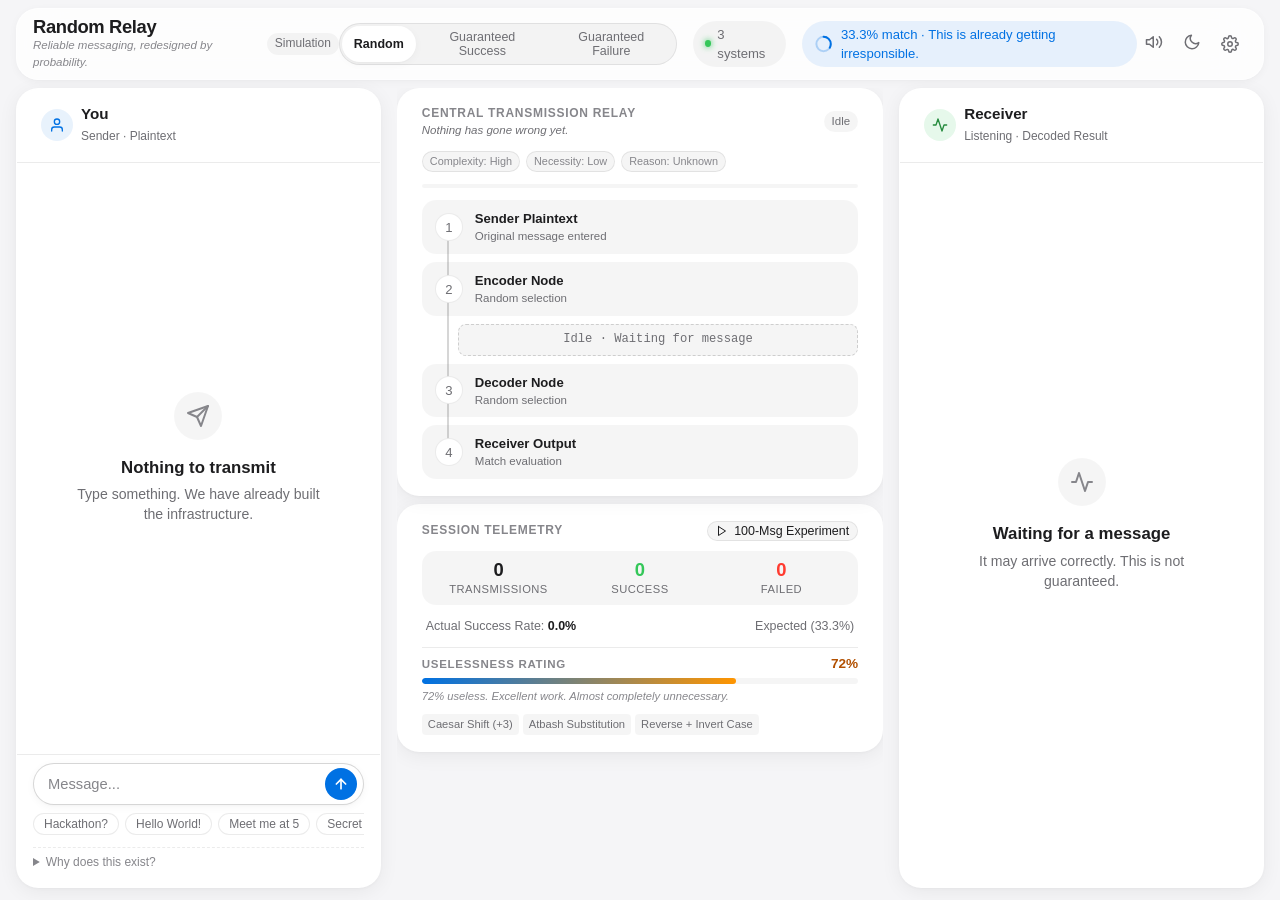
==== commit 83276ca3: "iteration 4" ====
--- a/develop/index.html
+++ b/develop/index.html
@@ -13,7 +13,10 @@
     <!-- Header -->
     <header class="app-header">
       <div class="brand-section">
-        <h1 class="brand-title">Random Relay</h1>
+        <div class="brand-title-group">
+          <h1 class="brand-title">Random Relay</h1>
+          <span class="brand-tagline">Reliable messaging, redesigned by probability.</span>
+        </div>
         <span class="brand-badge">Simulation</span>
       </div>
 
@@ -92,7 +95,7 @@
         </div>
 
         <div class="messages-stream" id="senderStream">
-          <!-- Empty State -->
+          <!-- Empty State (Section 16 of agent.md) -->
           <div class="empty-state" id="senderEmpty">
             <div class="empty-state-icon">
               <svg width="24" height="24" viewBox="0 0 24 24" fill="none" stroke="currentColor" stroke-width="2" stroke-linecap="round" stroke-linejoin="round">
@@ -100,9 +103,9 @@
                 <polygon points="22 2 15 22 11 13 2 9 22 2"/>
               </svg>
             </div>
-            <h3 class="empty-state-title">Send a message</h3>
+            <h3 class="empty-state-title">Nothing to transmit</h3>
             <p class="empty-state-desc">
-              Your message will travel through an unnecessarily unreliable random encoder and decoder middleman.
+              Type something. We have already built the infrastructure.
             </p>
           </div>
         </div>
@@ -133,6 +136,17 @@
             <button type="button" class="chip-btn" data-sample="Meet me at 5">Meet me at 5</button>
             <button type="button" class="chip-btn" data-sample="Secret code: 4096">Secret code</button>
           </div>
+
+          <!-- Section 22 of agent.md: Expandable 'Why does this exist?' Panel -->
+          <details class="why-panel">
+            <summary><span>Why does this exist?</span></summary>
+            <div class="why-panel-content">
+              <p>Because someone asked for a useless project.</p>
+              <p>So we built a messaging system where the sender and receiver independently choose incompatible ways to understand the same message.</p>
+              <p>The result is technically valid, statistically predictable, and completely unnecessary.</p>
+              <p class="why-panel-footer">You're welcome.</p>
+            </div>
+          </details>
         </div>
       </section>
 
@@ -140,8 +154,18 @@
       <section class="transmission-column" aria-label="Central Transmission Relay">
         <div class="transmission-card">
           <div class="card-title-bar">
-            <span class="card-label">Central Transmission Relay</span>
+            <div class="relay-title-group">
+              <span class="card-label">Central Transmission Relay</span>
+              <span class="relay-subtext" id="relaySubtext">Nothing has gone wrong yet.</span>
+            </div>
             <span class="relay-status-pill" id="relayStatusPill">Idle</span>
+          </div>
+
+          <!-- Absurd Telemetry Pills (Section 21 of agent.md) -->
+          <div class="absurd-telemetry-row">
+            <span class="telemetry-pill">Complexity: High</span>
+            <span class="telemetry-pill">Necessity: Low</span>
+            <span class="telemetry-pill">Reason: Unknown</span>
           </div>
 
           <!-- Timeline progress bar -->
@@ -263,16 +287,16 @@
         </div>
 
         <div class="messages-stream" id="receiverStream">
-          <!-- Empty State -->
+          <!-- Empty State (Section 16 of agent.md) -->
           <div class="empty-state" id="receiverEmpty">
             <div class="empty-state-icon">
               <svg width="24" height="24" viewBox="0 0 24 24" fill="none" stroke="currentColor" stroke-width="2" stroke-linecap="round" stroke-linejoin="round">
                 <polyline points="22 12 18 12 15 21 9 3 6 12 2 12"/>
               </svg>
             </div>
-            <h3 class="empty-state-title">Listening</h3>
+            <h3 class="empty-state-title">Waiting for a message</h3>
             <p class="empty-state-desc">
-              Decoded outputs will appear here. If the decoder matches, original plaintext is restored. Otherwise, deterministic gibberish arrives.
+              It may arrive correctly. This is not guaranteed.
             </p>
           </div>
         </div>
--- a/develop/css/styles.css
+++ b/develop/css/styles.css
@@ -169,8 +169,13 @@
 
 .brand-section {
   display: flex;
-  align-items: baseline;
+  align-items: center;
   gap: var(--spacing-sm);
+}
+
+.brand-title-group {
+  display: flex;
+  flex-direction: column;
 }
 
 .brand-title {
@@ -178,6 +183,13 @@
   font-weight: 600;
   letter-spacing: -0.02em;
   color: var(--text-primary);
+  line-height: 1.1;
+}
+
+.brand-tagline {
+  font-size: 0.72rem;
+  color: var(--text-tertiary);
+  font-style: italic;
 }
 
 .brand-badge {
@@ -785,6 +797,46 @@
   border-color: var(--separator-strong);
 }
 
+/* Section 22 of agent.md: Expandable 'Why does this exist?' Panel */
+.why-panel {
+  margin-top: 10px;
+  border-top: 1px dashed var(--separator);
+  padding-top: 6px;
+}
+
+.why-panel summary {
+  font-size: 0.75rem;
+  font-weight: 500;
+  color: var(--text-tertiary);
+  cursor: pointer;
+  user-select: none;
+  transition: color var(--transition-fast);
+}
+
+.why-panel summary:hover {
+  color: var(--accent);
+}
+
+.why-panel-content {
+  font-size: 0.74rem;
+  color: var(--text-secondary);
+  line-height: 1.4;
+  margin-top: 6px;
+  background: var(--surface-tertiary);
+  padding: 8px 12px;
+  border-radius: var(--radius-small);
+  border: 1px solid var(--separator);
+  display: flex;
+  flex-direction: column;
+  gap: 4px;
+}
+
+.why-panel-footer {
+  color: var(--text-primary);
+  font-weight: 600;
+  margin-top: 2px;
+}
+
 /* ==========================================================================
    Central Transmission Relay — Visual Centerpiece (design.md Section 1 & 4)
    ========================================================================== */
@@ -817,12 +869,39 @@
   align-items: center;
 }
 
+.relay-title-group {
+  display: flex;
+  flex-direction: column;
+}
+
 .card-label {
   font-size: 0.75rem;
   font-weight: 600;
   text-transform: uppercase;
   letter-spacing: 0.06em;
   color: var(--text-tertiary);
+}
+
+.relay-subtext {
+  font-size: 0.72rem;
+  color: var(--text-secondary);
+  font-style: italic;
+}
+
+/* Absurd Telemetry Row (Section 21 of agent.md) */
+.absurd-telemetry-row {
+  display: flex;
+  gap: 6px;
+}
+
+.telemetry-pill {
+  font-size: 0.68rem;
+  font-weight: 500;
+  padding: 2px 7px;
+  background: var(--surface-tertiary);
+  color: var(--text-tertiary);
+  border-radius: var(--radius-full);
+  border: 1px solid var(--separator);
 }
 
 .relay-status-pill {
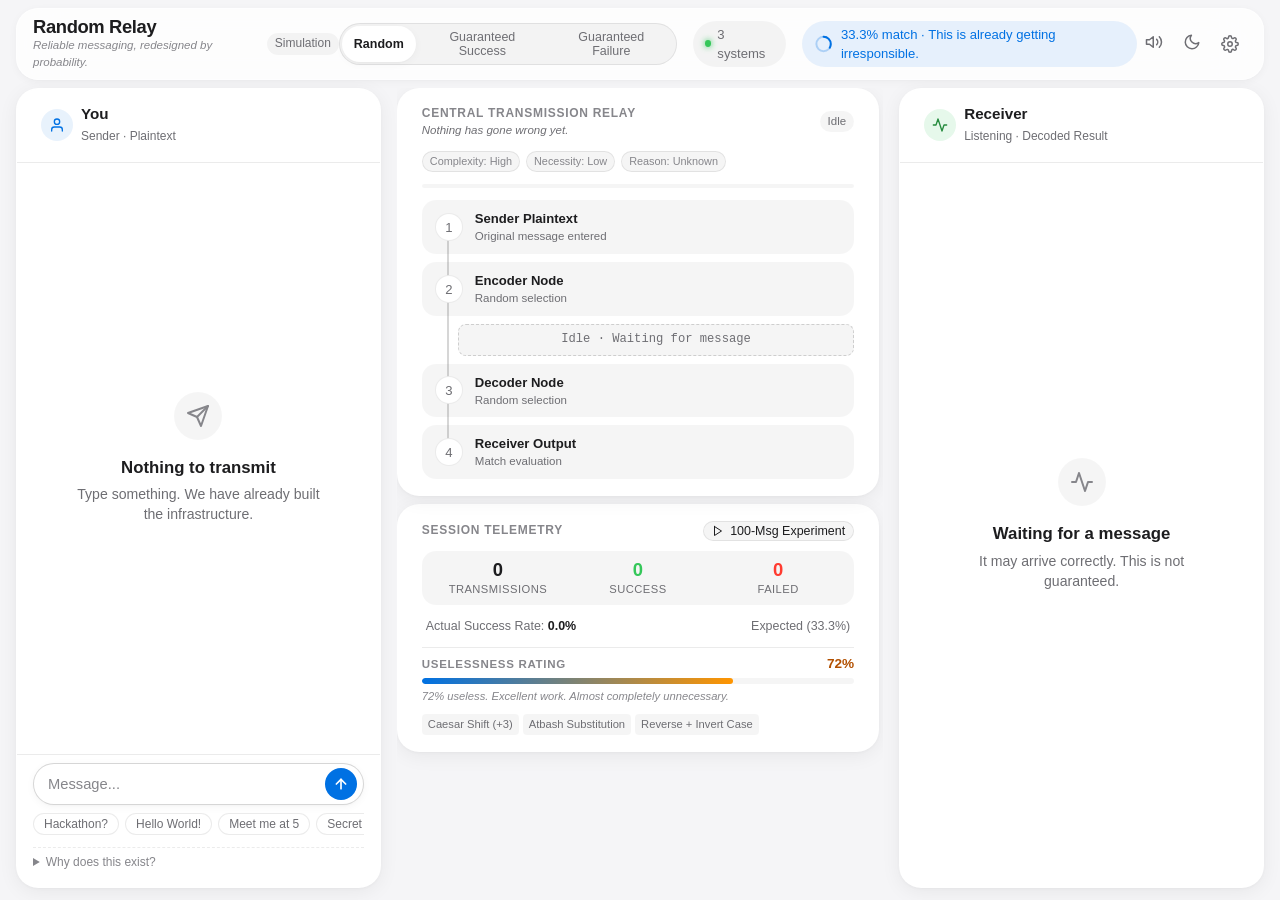
==== commit 4e369031: "add cache-busting v=1.1 tag to force Cloudflare Pages deployment update" ====
--- a/develop/index.html
+++ b/develop/index.html
@@ -5,7 +5,7 @@
   <meta name="viewport" content="width=device-width, initial-scale=1.0">
   <title>Random Relay · The Unreliable Messaging Simulator</title>
   <meta name="description" content="An Apple-inspired simulation demonstrating why a messaging app that randomly chooses encoders and decoders is a terrible idea.">
-  <link rel="stylesheet" href="css/styles.css">
+  <link rel="stylesheet" href="css/styles.css?v=1.1">
   <link rel="icon" href="data:image/svg+xml,<svg xmlns=%22http://www.w3.org/2000/svg%22 viewBox=%220 0 100 100%22><text y=%22.9em%22 font-size=%2290%22>📡</text></svg>">
 </head>
 <body>
@@ -472,6 +472,6 @@
   <div class="toast-notice" id="toastNotice" role="alert" aria-live="polite"></div>
 
   <!-- Scripts -->
-  <script src="js/bundle.js"></script>
+  <script src="js/bundle.js?v=1.1"></script>
 </body>
 </html>
--- a/develop/css/styles.css
+++ b/develop/css/styles.css
@@ -847,6 +847,17 @@
   justify-content: flex-start;
   position: relative;
   overflow-y: auto;
+  min-height: 0;
+  padding-right: 4px;
+}
+
+.transmission-column::-webkit-scrollbar {
+  width: 6px;
+}
+
+.transmission-column::-webkit-scrollbar-thumb {
+  background: var(--separator-strong);
+  border-radius: var(--radius-full);
 }
 
 .transmission-card {
